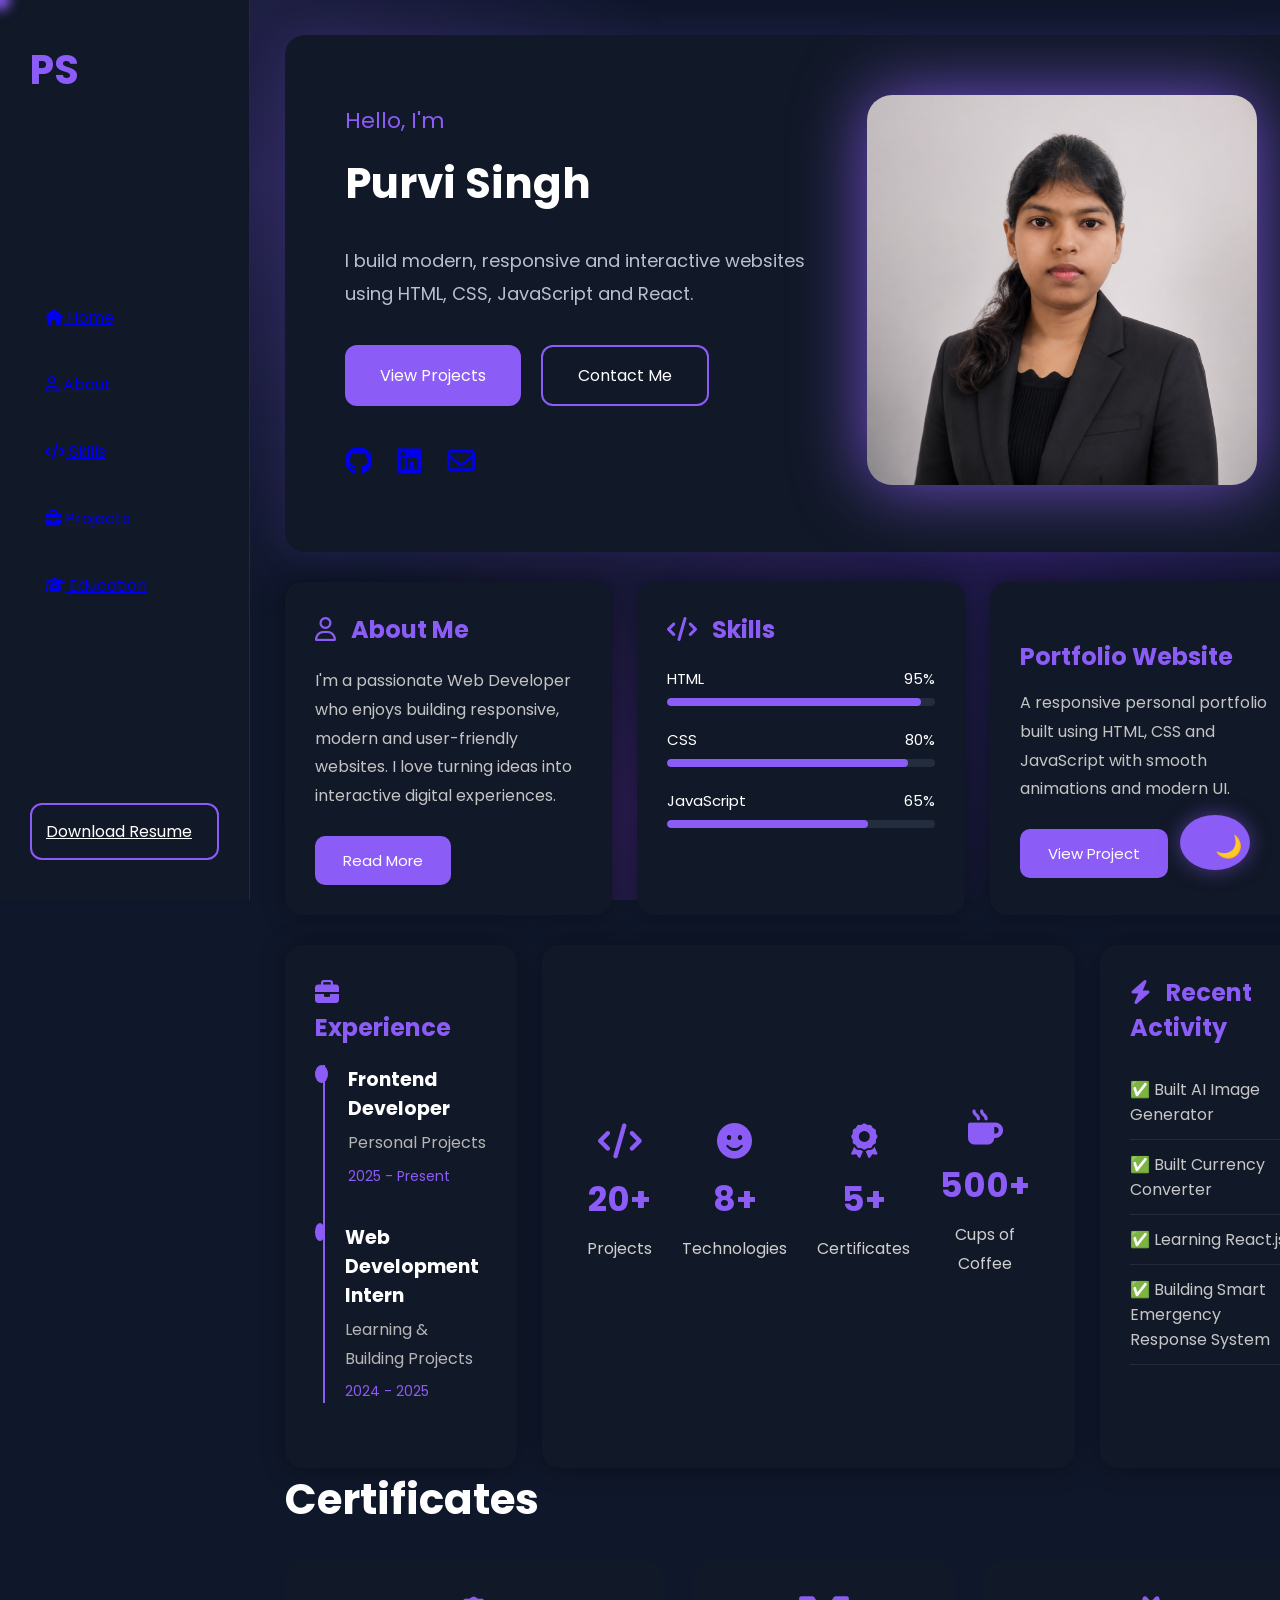
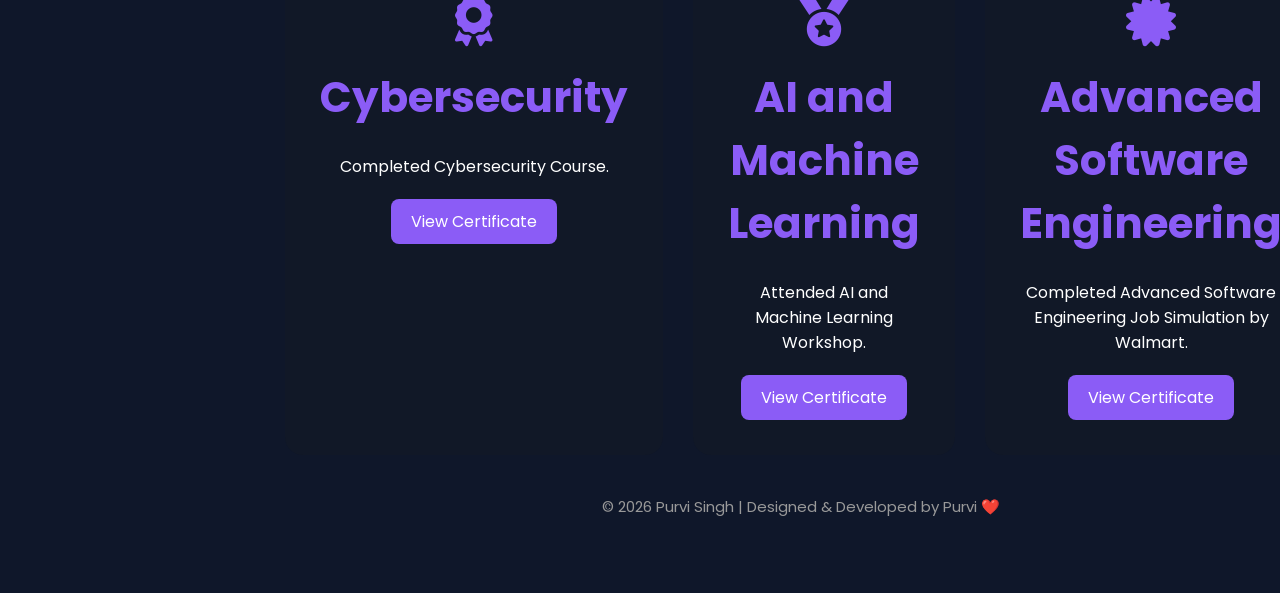
==== index.html @ 28787dc6 "Initial portfolio upload" ====
<!DOCTYPE html>
<html lang="en">
<head>
<meta charset="UTF-8">
<meta name="viewport" content="width=device-width, initial-scale=1.0">
<title>Purvi Singh | Portfolio</title>

<link rel="stylesheet" href="css/style.css">

<link rel="preconnect" href="https://fonts.googleapis.com">
<link href="https://fonts.googleapis.com/css2?family=Poppins:wght@300;400;500;600;700&display=swap" rel="stylesheet">

<link rel="stylesheet"
href="https://cdnjs.cloudflare.com/ajax/libs/font-awesome/6.6.0/css/all.min.css">

</head>
<body>
<div class="background"></div>
<div id="progress"></div>
<button id="topBtn">↑</button>
<div class="cursor"></div>
<div class="container">

    <!-- Sidebar -->

    <aside class="sidebar">

        <div class="logo">
            PS
        </div>

        <ul>
            <ul>

        <li><a href="index.html"><i class="fa-solid fa-house"></i> Home</a></li>
        
        <li><a href="about.html"><i class="fa-regular fa-user"></i> About</a></li>
        
        <li><a href="skills.html"><i class="fa-solid fa-code"></i> Skills</a></li>
        
        <li><a href="projects.html"><i class="fa-solid fa-briefcase"></i> Projects</a></li>
        
        <li><a href="education.html"><i class="fa-solid fa-graduation-cap"></i> Education</a></li>
        
        <!-- <li><a href="contact.html"><i class="fa-solid fa-envelope"></i> Contact</a></li> -->

</ul>

        </ul>

            <a href="html/resumeP.pdf" download class="cvBtn">Download Resume</a>

    </aside>



    <!-- Main -->

    <main>

        <section class="hero" id="home">

            <div class="left">

                <p class="hello">
                    Hello, I'm
                </p>

                <h1>
                    Purvi Singh
                </h1>

                <h2>
                <span id="typing"></span>
                </h2>

                <p class="about">

                    I build modern, responsive and interactive websites using HTML,
                    CSS, JavaScript and React.

                </p>

                <div class="buttons">

                    <button class="projectBtn">
                        View Projects
                    </button>

                    <button class="contactBtn">
                        Contact Me
                    </button>

                </div>

                <div class="socials">
                    <a href="https://github.com/Purvi995" target="_blank">
                    <i class="fab fa-github"></i>
                    </a>
                    
                    <a href="https://www.linkedin.com/in/purvi-singh-6895a2317?" target="_blank">
                    <i class="fab fa-linkedin"></i>
                    </a>
                    
                    <a href="mailto:purvi151020@gmail.com">
                    <i class="fa-regular fa-envelope"></i>
                    </a>
                </div>
            </div>


            <div class="right">

                <img src="img/profile.png">


            </div>

        </section>

        <!-- ================= About / Skills / Project ================= -->

<section class="cards" id="about">

    <!-- About Card -->

    <div class="about-card card-box">

        <h2>
            <i class="fa-regular fa-user"></i>
            About Me
        </h2>

        <p>

            I'm a passionate Web Developer who enjoys building responsive,
            modern and user-friendly websites. I love turning ideas into
            interactive digital experiences.

        </p>

        <button>Read More</button>

    </div>



    <!-- Skills Card -->

    <div class="skills-card card-box">

        <h2>
            <i class="fa-solid fa-code"></i>
            Skills
        </h2>

        <div class="skill">

            <div class="skill-title">
                <span>HTML</span>
                <span>95%</span>
            </div>

            <div class="progress">
                <div class="fill html"></div>
            </div>

        </div>

        <div class="skill">

            <div class="skill-title">
                <span>CSS</span>
                <span>80%</span>
            </div>

            <div class="progress">
                <div class="fill css"></div>
            </div>

        </div>

        <div class="skill">

            <div class="skill-title">
                <span>JavaScript</span>
                <span>65%</span>
            </div>

            <div class="progress">
                <div class="fill js"></div>
            </div>

        </div>

    </div>



    <!-- Featured Project -->

    <div class="project-card card-box">

        <img src="img/project1.png" alt="">

        <h2>Portfolio Website</h2>

        <p>

            A responsive personal portfolio built using HTML, CSS and
            JavaScript with smooth animations and modern UI.

        </p>

        <button>View Project</button>

    </div>

</section>

<!-- ====================== BOTTOM SECTION ====================== -->

<section class="bottom-section" id="projects">

    <!-- Experience -->

    <div class="experience card-box">

        <h2>
            <i class="fa-solid fa-briefcase"></i>
            Experience
        </h2>

        <div class="timeline">

            <div class="timeline-item">

                <div class="dot"></div>

                <div class="content">

                    <h3>Frontend Developer</h3>

                    <p>Personal Projects</p>

                    <span>2025 - Present</span>

                </div>

            </div>

            <div class="timeline-item">

                <div class="dot"></div>

                <div class="content">

                    <h3>Web Development Intern</h3>

                    <p>Learning & Building Projects</p>

                    <span>2024 - 2025</span>

                </div>

            </div>

        </div>

    </div>



    <!-- Stats -->

    <div class="stats card-box">

        <div class="stat">

            <i class="fa-solid fa-code"></i>

            <h2>20+</h2>

            <p>Projects</p>

        </div>

        <div class="stat">

            <i class="fa-solid fa-face-smile"></i>

            <h2>8+</h2>

            <p>Technologies</p>

        </div>

        <div class="stat">

            <i class="fa-solid fa-award"></i>

            <h2>5+</h2>

            <p>Certificates</p>

        </div>

        <div class="stat">

            <i class="fa-solid fa-mug-hot"></i>

            <h2>500+</h2>

            <p>Cups of Coffee</p>

        </div>

    </div>



    <!-- Recent Activity -->

    <div class="activity card-box">

        <h2>

            <i class="fa-solid fa-bolt"></i>

            Recent Activity

        </h2>

        <ul>

            <li>✅ Built AI Image Generator</li>

            <li>✅ Built Currency Converter</li>

            <li>✅ Learning React.js</li>

            <li>✅ Building Smart Emergency Response System</li>

        </ul>

    </div>

</section>

<!-- ================= CONTACT ================= 

<section class="contact-section" id="contact">

    <div class="card-box">

        <h2>
            <i class="fa-solid fa-envelope"></i>
            Contact Me
        </h2>

        <form>

            <input type="text" placeholder="Your Name">

            <input type="email" placeholder="Your Email">

            <textarea placeholder="Your Message"></textarea>

            <button type="submit">
                Send Message
            </button>

        </form>

    </div>

</section> -->

<section class="certificates" id="certificates">

<h1 class="section-title">
Certificates
</h1>

<div class="certificate-grid">

<div class="certificate-card">

<i class="fa-solid fa-award"></i>

<h2>Cybersecurity</h2>

<p>Completed Cybersecurity Course.</p>

<a href="files/cybersecurity.pdf" target="_blank">
View Certificate
</a>

</div>

<div class="certificate-card">

<i class="fa-solid fa-medal"></i>

<h2>AI and Machine Learning</h2>

<p>Attended AI and Machine Learning Workshop.</p>

<a href="files/aiml.pdf" target="_blank">
View Certificate
</a>

</div>

<div class="certificate-card">

<i class="fa-solid fa-certificate"></i>

<h2>Advanced Software Engineering</h2>

<p>Completed Advanced Software Engineering Job Simulation by Walmart.</p>

<a href="files/ase_walmart.pdf" target="_blank">
View Certificate
</a>

</div>

</div>

</section>





<footer>

    <p>
        © 2026 Purvi Singh | Designed & Developed by Purvi ❤️
    </p>

</footer>


    </main>

</div>





<script src="script.js"></script>
<script src="https://cdn.jsdelivr.net/npm/typed.js@2.0.12"></script>
<script src="https://cdn.jsdelivr.net/npm/@emailjs/browser@4/dist/email.min.js"></script>
</body>

</html>
---- css/style.css ----
*{
margin:0;
padding:0;
box-sizing:border-box;
font-family:'Poppins',sans-serif;
}

body{

background:#0d111c;
color:white;

}

.container{

display:flex;

}

/* Sidebar */

.sidebar{

width:250px;
height:100vh;
background:#111827;

padding:40px 30px;

display:flex;
flex-direction:column;
justify-content:space-between;

border-right:1px solid rgba(255,255,255,.08);

position:fixed;

}

.logo{

font-size:40px;
font-weight:700;
color:#8b5cf6;

}

.sidebar ul{

list-style:none;

}

.sidebar li{

display:flex;
align-items:center;
gap:15px;

padding:15px;
margin:12px 0;

border-radius:12px;

cursor:pointer;

transition:.3s;

color:#cbd5e1;

}

.sidebar li:hover{

background:#8b5cf6;

color:white;

}

.active{

background:#8b5cf6;

color:white;

}

.cvBtn{

padding:14px;

background:transparent;

border:2px solid #8b5cf6;

color:white;

font-size:16px;

border-radius:12px;

cursor:pointer;

transition:.4s;

}

html{
    scroll-behavior:smooth;
}

.cvBtn:hover{

background:#8b5cf6;

}


/* Main */

main{

margin-left:250px;

padding:35px;

width:100%;

}


/* Hero */

.hero{

background:#111827;

border-radius:20px;

padding:60px;

display:flex;

justify-content:space-between;

align-items:center;

box-shadow:0 0 40px rgba(139,92,246,.15);

}

.left{

width:55%;

}

.hello{

color:#8b5cf6;

font-size:22px;

margin-bottom:15px;

}

h1{

font-size:65px;

margin-bottom:10px;

}

h2{

font-size:42px;

color:#8b5cf6;

margin-bottom:25px;

}

.about{

font-size:18px;

line-height:1.8;

color:#b9c0cf;

margin-bottom:35px;

}

.buttons{

display:flex;

gap:20px;

margin-bottom:35px;

}

.projectBtn{

background:#8b5cf6;

padding:16px 35px;

border:none;

border-radius:12px;

font-size:16px;

color:white;

cursor:pointer;

transition:.3s;

}

.projectBtn:hover{

transform:translateY(-4px);

}

.contactBtn{

background:transparent;

border:2px solid #8b5cf6;

padding:16px 35px;

border-radius:12px;

font-size:16px;

color:white;

cursor:pointer;

}

.socials{

display:flex;

gap:25px;

font-size:28px;

color:#d1d5db;

cursor:pointer;

}

.socials i:hover{

color:#8b5cf6;

}

.right{

position:relative;

}

.right img{

width:390px;

border-radius:25px;

filter:drop-shadow(0 0 35px rgba(139,92,246,.8));

}

.card{

position:absolute;

right:-40px;
top:60px;

background:#161f2f;

padding:25px;

border-radius:18px;

width:180px;

box-shadow:0 0 25px rgba(139,92,246,.2);

}

.card h3{

color:#8b5cf6;

font-size:30px;

margin-top:15px;

}

.card span{

color:#d1d5db;

display:block;

margin-bottom:15px;

}

/*==========================
CARDS SECTION
==========================*/

.cards{

display:grid;
grid-template-columns:1fr 1fr 1fr;
gap:25px;
margin-top:30px;

}

.card-box{

background:#111827;

padding:30px;

border-radius:18px;

box-shadow:0 0 25px rgba(0,0,0,.35);

transition:.35s;

}

.card-box:hover{

transform:translateY(-8px);

box-shadow:0 0 30px rgba(139,92,246,.25);

}

.card-box h2{

margin-bottom:20px;

font-size:24px;

}

.card-box h2 i{

color:#8b5cf6;

margin-right:10px;

}

.card-box p{

color:#c4c4c4;

line-height:1.8;

margin-bottom:25px;

}

.card-box button{

padding:13px 28px;

background:#8b5cf6;

border:none;

border-radius:10px;

color:white;

cursor:pointer;

font-size:15px;

transition:.3s;

}

.card-box button:hover{

background:#6d3fe5;

}



/*==================
SKILLS
==================*/

.skill{

margin-bottom:22px;

}

.skill-title{

display:flex;

justify-content:space-between;

margin-bottom:8px;

font-size:15px;

}

.progress{

height:8px;

background:#242d3d;

border-radius:50px;

overflow:hidden;

}

.fill{

height:100%;

background:#8b5cf6;

border-radius:50px;

width:0;

animation:load 2s forwards;

}

.html{

width:95%;

}

.css{

width:90%;

}

.js{

width:85%;

}

.react{

width:75%;

}

@keyframes load{

from{

width:0;

}

}



/*==================
PROJECT CARD
==================*/

.project-card img{

width:100%;

border-radius:15px;

margin-bottom:20px;

}

.project-card h2{

margin-bottom:15px;

}

.project-card p{

margin-bottom:25px;

}



/*==================
RESPONSIVE
==================*/

@media(max-width:1200px){

.cards{

grid-template-columns:1fr;

}

}



/*========================
BOTTOM SECTION
========================*/

.bottom-section{

display:grid;

grid-template-columns:1fr 2fr 1fr;

gap:25px;

margin-top:30px;

}



/* Experience */

.timeline{

margin-top:20px;

position:relative;

}

.timeline::before{

content:"";

position:absolute;

left:8px;

top:0;

height:100%;

width:2px;

background:#8b5cf6;

}

.timeline-item{

display:flex;

gap:20px;

margin-bottom:35px;

position:relative;

}

.dot{

width:18px;

height:18px;

background:#8b5cf6;

border-radius:50%;

z-index:1;

}

.content h3{

font-size:19px;

margin-bottom:6px;

}

.content p{

color:#b5b5b5;

margin-bottom:5px;

}

.content span{

color:#8b5cf6;

font-size:14px;

}



/* Stats */

.stats{

display:grid;

grid-template-columns:repeat(4,1fr);

align-items:center;

text-align:center;

}

.stat{

padding:25px 15px;

transition:.3s;

border-radius:15px;

}

.stat:hover{

background:#1d2738;

}

.stat i{

font-size:35px;

margin-bottom:15px;

color:#8b5cf6;

}

.stat h2{

font-size:34px;

margin-bottom:10px;

}

.stat p{

color:#cfcfcf;

}



/* Activity */

.activity ul{

list-style:none;

margin-top:20px;

}

.activity li{

padding:12px 0;

border-bottom:1px solid rgba(255,255,255,.08);

color:#c7c7c7;

transition:.3s;

}

.activity li:hover{

padding-left:10px;

color:white;

}



/* Responsive */

@media(max-width:1200px){

.bottom-section{

grid-template-columns:1fr;

}

.stats{

grid-template-columns:repeat(2,1fr);

gap:20px;

}

}

@media(max-width:700px){

.stats{

grid-template-columns:1fr;

}

}

/*========================
BOTTOM SECTION
========================*/

.bottom-section{

display:grid;

grid-template-columns:1fr 2fr 1fr;

gap:25px;

margin-top:30px;

}



/* Experience */

.timeline{

margin-top:20px;

position:relative;

}

.timeline::before{

content:"";

position:absolute;

left:8px;

top:0;

height:100%;

width:2px;

background:#8b5cf6;

}

.timeline-item{

display:flex;

gap:20px;

margin-bottom:35px;

position:relative;

}

.dot{

width:18px;

height:18px;

background:#8b5cf6;

border-radius:50%;

z-index:1;

}

.content h3{

font-size:19px;

margin-bottom:6px;

}

.content p{

color:#b5b5b5;

margin-bottom:5px;

}

.content span{

color:#8b5cf6;

font-size:14px;

}



/* Stats */

.stats{

display:grid;

grid-template-columns:repeat(4,1fr);

align-items:center;

text-align:center;

}

.stat{

padding:25px 15px;

transition:.3s;

border-radius:15px;

}

.stat:hover{

background:#1d2738;

}

.stat i{

font-size:35px;

margin-bottom:15px;

color:#8b5cf6;

}

.stat h2{

font-size:34px;

margin-bottom:10px;

}

.stat p{

color:#cfcfcf;

}



/* Activity */

.activity ul{

list-style:none;

margin-top:20px;

}

.activity li{

padding:12px 0;

border-bottom:1px solid rgba(255,255,255,.08);

color:#c7c7c7;

transition:.3s;

}

.activity li:hover{

padding-left:10px;

color:white;

}



/* Responsive */

@media(max-width:1200px){

.bottom-section{

grid-template-columns:1fr;

}

.stats{

grid-template-columns:repeat(2,1fr);

gap:20px;

}

}

@media(max-width:700px){

.stats{

grid-template-columns:1fr;

}

}

/*=========================
CONTACT
=========================*/

.contact-section{

margin-top:30px;

}

.contact-section form{

display:flex;

flex-direction:column;

gap:20px;

margin-top:25px;

}

.contact-section input,
.contact-section textarea{

background:#1b2433;

border:none;

outline:none;

padding:18px;

border-radius:10px;

color:white;

font-size:16px;

}

.contact-section textarea{

height:180px;

resize:none;

}

.contact-section button{

background:#8b5cf6;

color:white;

padding:16px;

border:none;

border-radius:10px;

font-size:17px;

cursor:pointer;

transition:.3s;

}

.contact-section button:hover{

background:#6d3fe5;

transform:translateY(-3px);

}

/*==================
FOOTER
==================*/

footer{

margin:40px 0;

text-align:center;

color:#999;

font-size:15px;

}

/*==================
SCROLL ANIMATION
==================*/

.hidden{

opacity:0;

transform:translateY(40px);

transition:1s;

}

.show{

opacity:1;

transform:translateY(0);

}

/*==================
THEME
==================*/

body.light{

background:#f5f5f5;

color:#222;

}

body.light .sidebar{

background:white;

}

body.light .hero,
body.light .card-box{

background:white;

color:#222;

}

body.light p{

color:#555;

}

body.light input,
body.light textarea{

background:#ececec;

color:black;

}

@media(max-width:900px){

.sidebar{

position:relative;

width:100%;

height:auto;

}

main{

margin-left:0;

}

.container{

flex-direction:column;

}

.hero{

flex-direction:column;

text-align:center;

}

.left{

width:100%;

}

.right{

margin-top:40px;

}

.right img{

width:300px;

}

.card{

position:relative;

right:0;

top:20px;

width:100%;

}

.buttons{

justify-content:center;

}

.socials{

justify-content:center;

}

}

.background{

position:fixed;

top:0;
left:0;

width:100%;
height:100%;

z-index:-1;

background:

radial-gradient(circle at 20% 20%,#8b5cf633,transparent 35%),
radial-gradient(circle at 80% 60%,#6d28d933,transparent 35%),
radial-gradient(circle at 50% 90%,#9333ea33,transparent 35%);

animation:bgMove 15s infinite alternate;

}

@keyframes bgMove{

0%{

transform:translateY(0);

}

100%{

transform:translateY(-80px);

}

}

#progress{

position:fixed;

top:0;
left:0;

height:5px;

background:#8b5cf6;

width:0;

z-index:1000;

}


#topBtn{

position:fixed;

bottom:30px;

right:30px;

width:55px;
height:55px;

border:none;

border-radius:50%;

background:#8b5cf6;

color:white;

font-size:22px;

cursor:pointer;

display:none;

box-shadow:0 0 25px rgba(139,92,246,.5);

}

html{

scroll-behavior:smooth;

}

button{

transition:.35s;

}

button:hover{

transform:translateY(-5px);

box-shadow:0 0 30px #8b5cf6;

}

.project:hover{

transform:translateY(-10px);

box-shadow:

0 0 20px #8b5cf6,

0 0 45px rgba(139,92,246,.4);

}


.right img{

transition:.5s;

}

.right img:hover{

transform:scale(1.05);

}


.cursor{

position:fixed;

width:20px;

height:20px;

background:#8b5cf6;

border-radius:50%;

pointer-events:none;

filter:blur(6px);

transform:translate(-50%,-50%);

z-index:9999;

}


.certificate-grid{

display:grid;
grid-template-columns:repeat(3,1fr);
gap:30px;

}

.certificate-card{

background:#111827;

padding:35px;

border-radius:18px;

text-align:center;

transition:.4s;

}

.certificate-card:hover{

transform:translateY(-8px);

box-shadow:0 0 30px #8b5cf655;

}

.certificate-card i{

font-size:50px;

color:#8b5cf6;

margin-bottom:20px;

}

.certificate-card a{

display:inline-block;

margin-top:20px;

padding:10px 20px;

background:#8b5cf6;

color:white;

border-radius:8px;

text-decoration:none;

}


#loader{

position:fixed;

top:0;
left:0;

width:100%;
height:100%;

background:#0d111c;

display:flex;

justify-content:center;

align-items:center;

font-size:45px;

z-index:99999;

transition:1s;

}



/*For other pages*/
body{

font-family:Poppins,sans-serif;

background:#0f172a;

color:white;

margin:0;

}

.page{

width:90%;

max-width:1100px;

margin:auto;

padding:60px 0;

}

h1{

font-size:42px;

margin-bottom:30px;

}

.profile{

width:220px;

border-radius:50%;

margin-bottom:30px;

}

.btn{

display:inline-block;

padding:12px 30px;

background:#8b5cf6;

color:white;

text-decoration:none;

border-radius:8px;

margin-top:30px;

}

.projects{

display:grid;

grid-template-columns:repeat(auto-fit,minmax(300px,1fr));

gap:30px;

}

.card{

background:#1e293b;

padding:20px;

border-radius:15px;

}

.card img{

width:100%;

border-radius:10px;

}

.bar{

height:12px;

background:#444;

border-radius:10px;

overflow:hidden;

}

.fill{

height:100%;

background:#8b5cf6;

}

.html{width:95%;}
.css{width:90%;}
.js{width:75%;}
.react{width:65%;}
.git{width:80%;}

input,textarea{

width:100%;

padding:15px;

margin:15px 0;

border:none;

border-radius:10px;

}

button{

padding:15px 35px;

background:#8b5cf6;

color:white;

border:none;

border-radius:8px;

cursor:pointer;

}
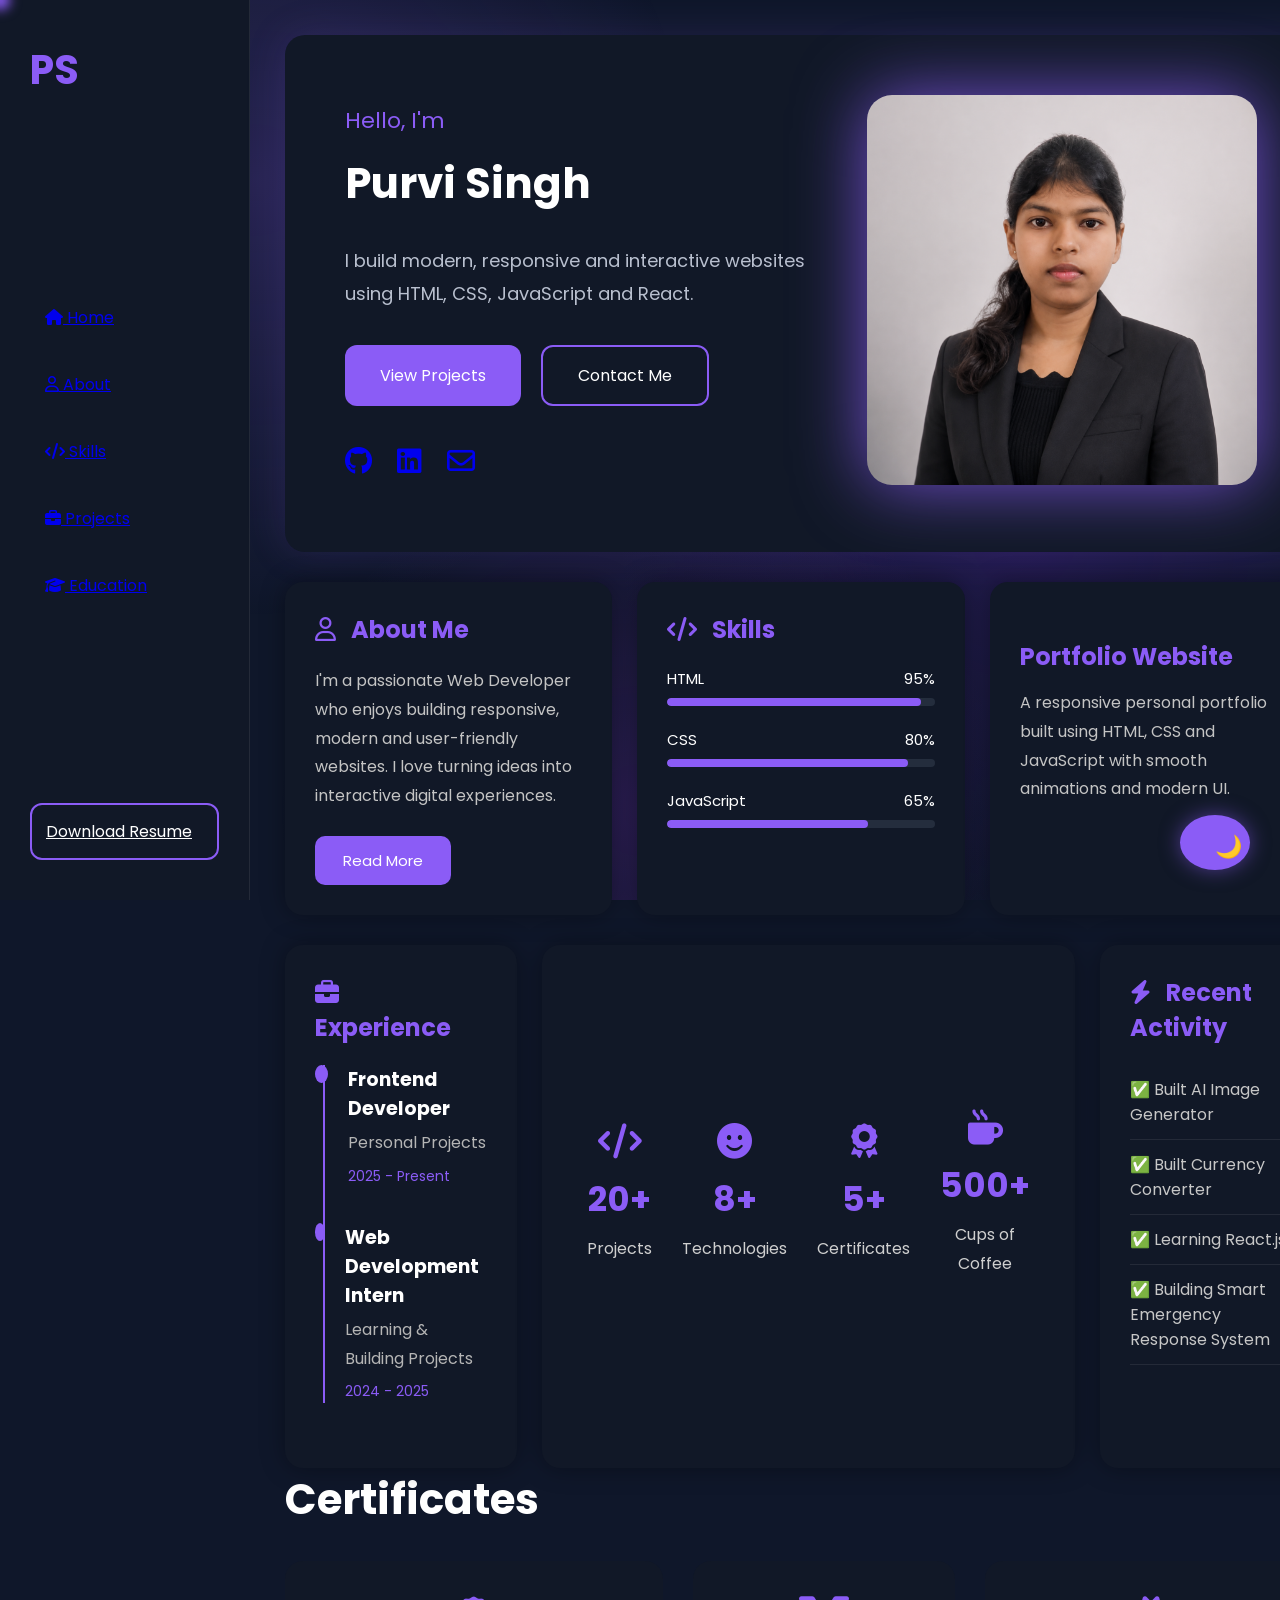
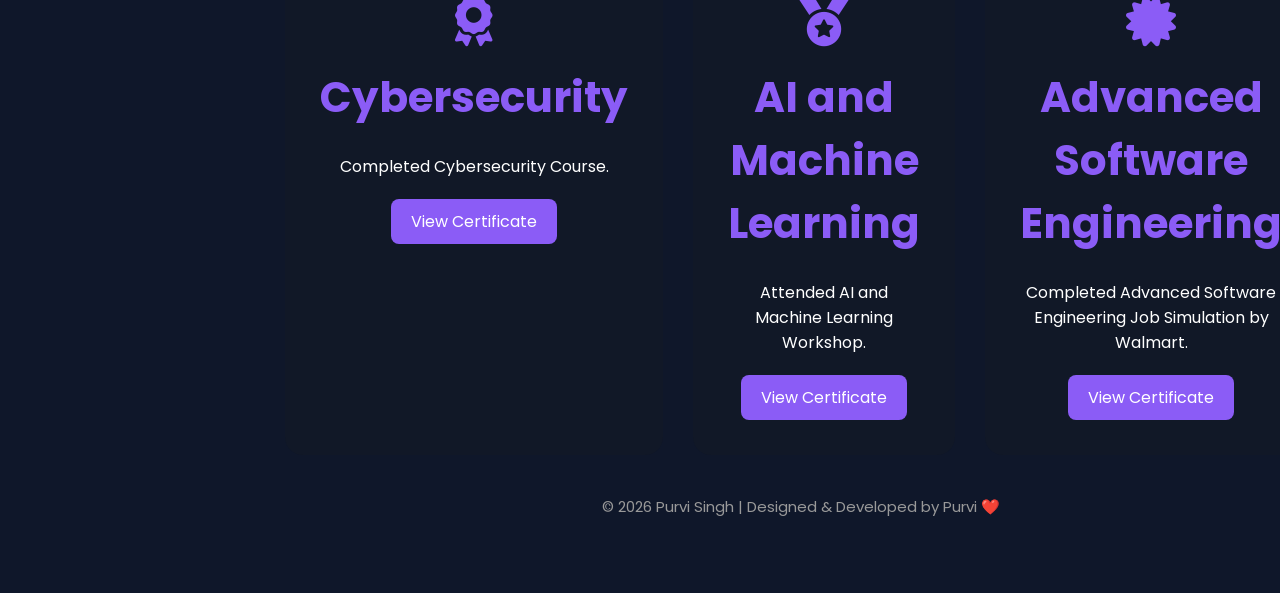
==== commit 8cf87f95: "Updated View Projects Button" ====
--- a/index.html
+++ b/index.html
@@ -48,7 +48,7 @@
 
         </ul>
 
-            <a href="html/resumeP.pdf" download class="cvBtn">Download Resume</a>
+            <a href="files/resumeP.pdf" download class="cvBtn">Download Resume</a>
 
     </aside>
 
@@ -83,9 +83,9 @@
 
                 <div class="buttons">
 
-                    <button class="projectBtn">
-                        View Projects
-                    </button>
+                        <button class="projectBtn" onclick="window.location.href='projects.html'">
+                            View Projects
+                        </button>
 
                     <button class="contactBtn">
                         Contact Me
@@ -212,7 +212,6 @@
 
         </p>
 
-        <button>View Project</button>
 
     </div>
 
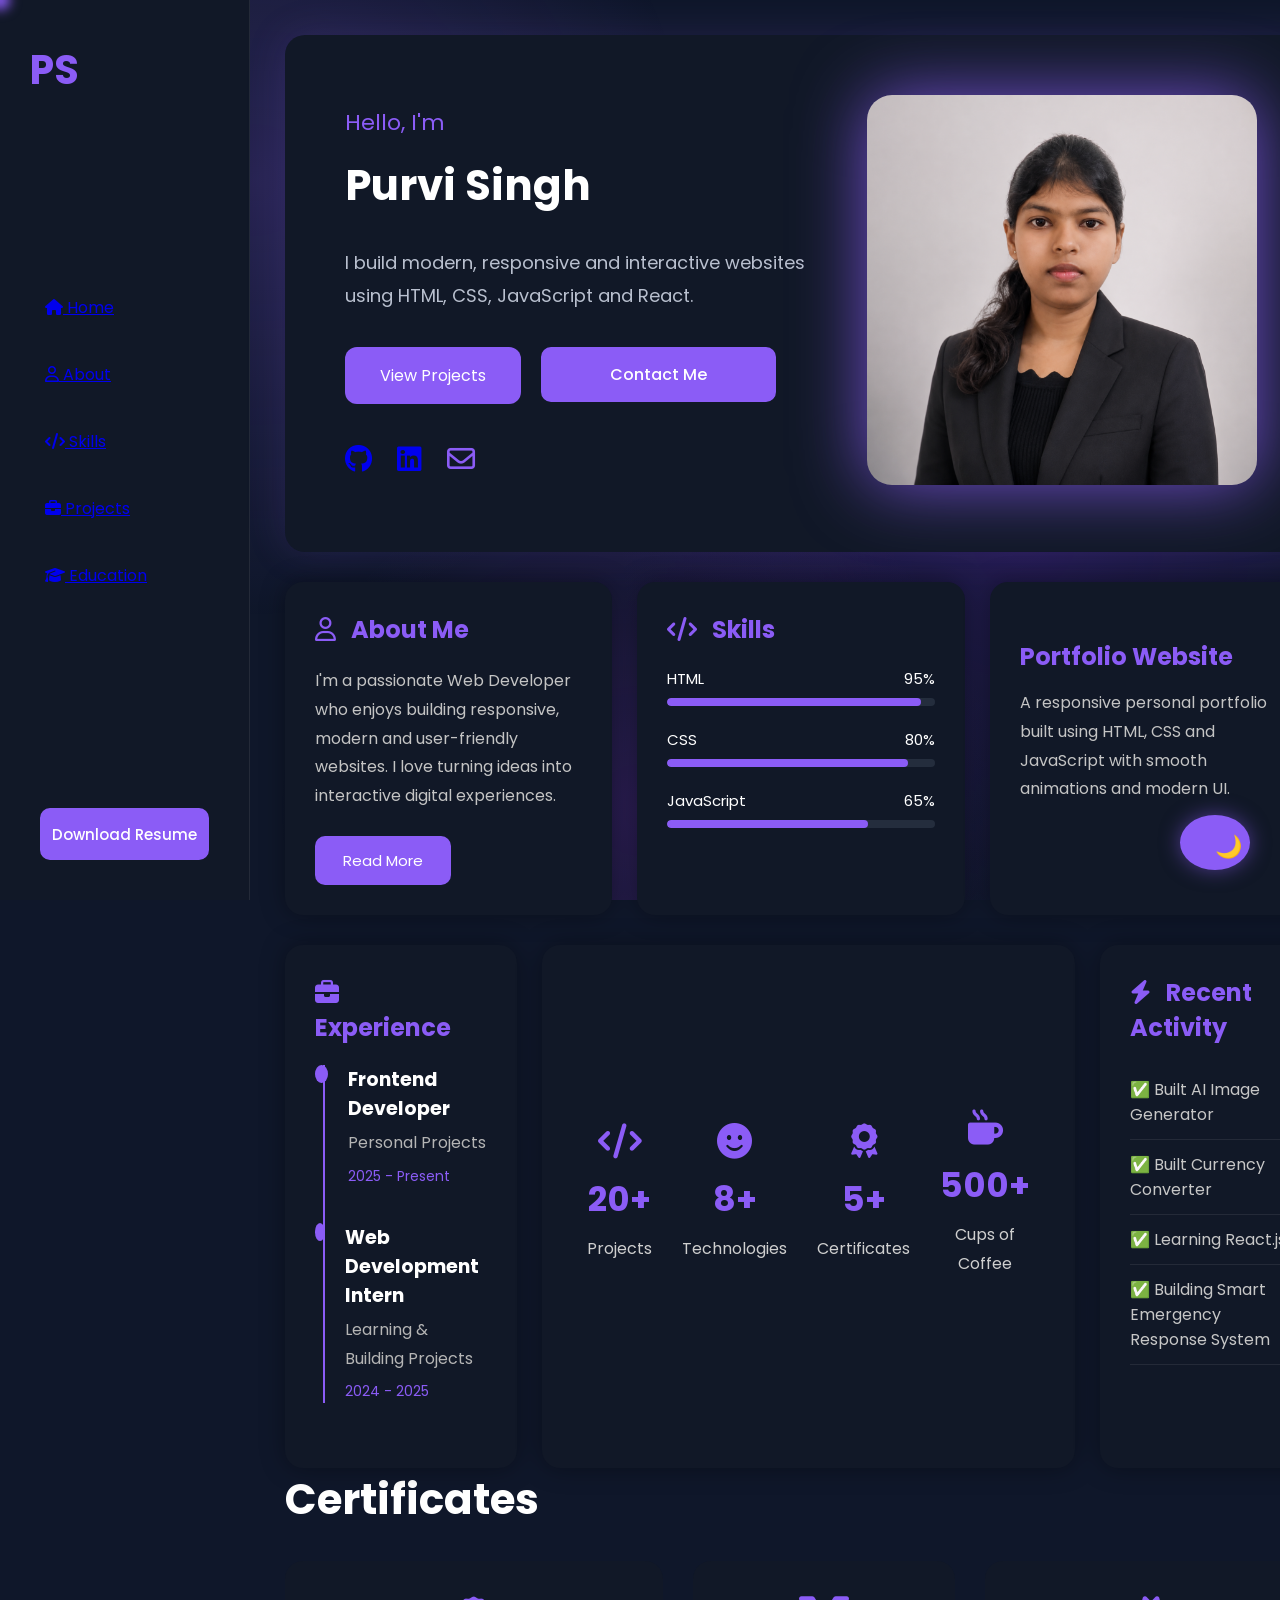
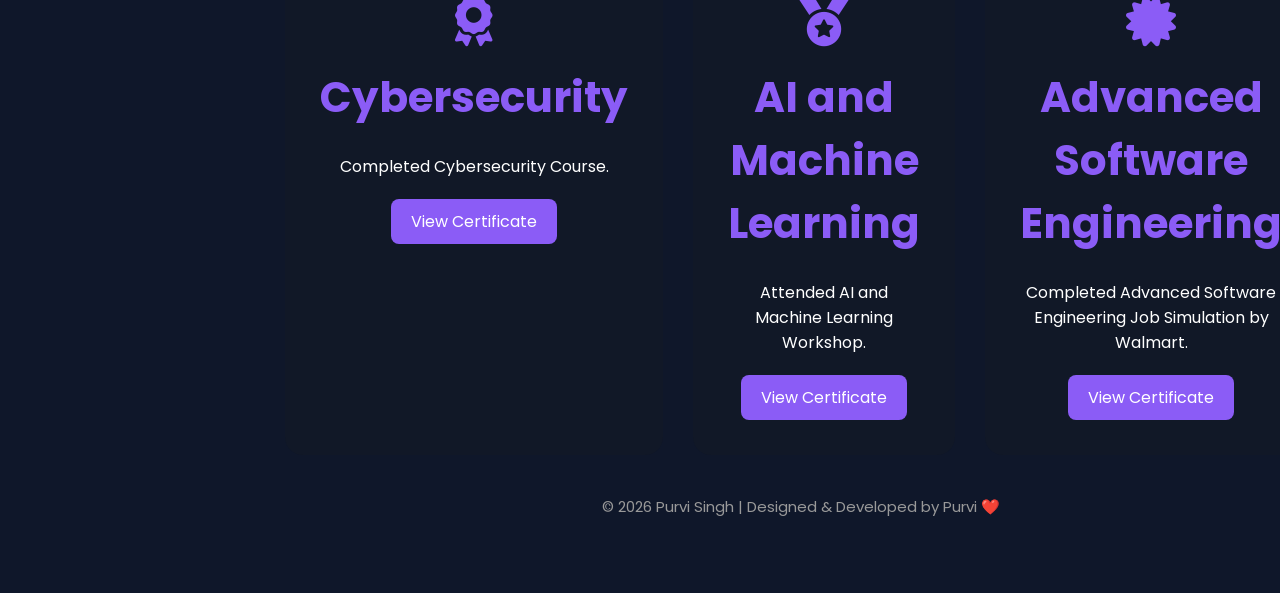
==== commit 6cd1499c: "make the contact me button more attractive, made some corrections and also added a contact file for " ====
--- a/index.html
+++ b/index.html
@@ -48,7 +48,9 @@
 
         </ul>
 
-            <a href="files/resumeP.pdf" download class="cvBtn">Download Resume</a>
+            <a href="files/resumeP.pdf" download>
+                Download Resume
+            </a>
 
     </aside>
 
@@ -87,7 +89,7 @@
                             View Projects
                         </button>
 
-                    <button class="contactBtn">
+                    <button class="contactBtn" onclick="window.location.href='contact.html'">
                         Contact Me
                     </button>
 
--- a/css/style.css
+++ b/css/style.css
@@ -1051,7 +1051,81 @@
 transform:translateY(-3px);
 
 }
-
+/* =========================================
+   CONTACT ME BUTTON - FINAL FIX
+========================================= */
+
+.contactBtn {
+    display: inline-flex !important;
+    align-items: center;
+    justify-content: center;
+
+    min-width: 235px;
+    height: 55px;
+
+    padding: 0 25px !important;
+
+    background: #8b5cf6 !important;
+    color: #ffffff !important;
+
+    border: 2px solid #8b5cf6 !important;
+    border-radius: 10px !important;
+
+    font-family: 'Poppins', sans-serif;
+    font-size: 17px;
+    font-weight: 500;
+
+    text-decoration: none !important;
+
+    cursor: pointer;
+
+    opacity: 1 !important;
+    visibility: visible !important;
+
+    transition: all 0.3s ease;
+}
+
+.contactBtn:hover {
+    background: #7c3aed !important;
+    color: #ffffff !important;
+
+    border-color: #7c3aed !important;
+
+    transform: translateY(-3px);
+
+    box-shadow: 0 8px 25px rgba(139, 92, 246, 0.3);
+}
+
+
+/* =========================================
+    LIGHT MODE
+========================================= */
+
+body.light .contactBtn {
+    display: inline-flex;
+
+    background: #8b5cf6;
+    color: #ffffff;
+
+    border: 2px solid #8b5cf6;
+
+    opacity: 1;
+    visibility: visible;
+}
+
+body.light .contactBtn:hover {
+    background: #7c3aed;
+    color: #ffffff;
+
+    border-color: #7c3aed;
+}
+
+
+/* Make sure text inside the button is visible */
+body.light .contactBtn *,
+.contactBtn * {
+    color: #ffffff;
+}
 /*==================
 FOOTER
 ==================*/
@@ -1592,4 +1666,136 @@
 
 cursor:pointer;
 
+}
+.contactBtn {
+    display: inline-block;
+    text-decoration: none;
+    background: transparent;
+    border: 2px solid #8b5cf6;
+    padding: 16px 35px;
+    border-radius: 12px;
+    font-size: 16px;
+    color: white;
+    cursor: pointer;
+    transition: .3s;
+}
+
+.contactBtn:hover {
+    background: #8b5cf6;
+    transform: translateY(-4px);
+}
+
+/* =========================================
+   DOWNLOAD RESUME - SIDEBAR
+========================================= */
+
+.sidebar a[href="files/resumeP.pdf"] {
+    display: flex;
+
+    align-items: center;
+    justify-content: center;
+
+    width: 200px;
+    max-width: calc(100% - 20px);
+
+    height: 52px;
+
+    margin: 25px auto 0;
+    padding: 0 15px;
+
+    background: #8b5cf6;
+    color: #ffffff;
+
+    border: 2px solid #8b5cf6;
+    border-radius: 10px;
+
+    font-family: 'Poppins', sans-serif;
+    font-size: 15px;
+    font-weight: 500;
+
+    line-height: 1;
+
+    text-align: center;
+    text-decoration: none;
+
+    white-space: nowrap;
+
+    box-sizing: border-box;
+
+    opacity: 1;
+    visibility: visible;
+
+    transition: all 0.3s ease;
+}
+
+.sidebar a[href="files/resumeP.pdf"]:hover {
+    background: #7c3aed;
+    border-color: #7c3aed;
+
+    color: #ffffff;
+
+    transform: translateY(-3px);
+
+    box-shadow: 0 8px 20px rgba(139, 92, 246, 0.3);
+}
+
+
+/* LIGHT MODE */
+
+body.light .sidebar a[href="files/resumeP.pdf"] {
+    background: #8b5cf6;
+    color: #ffffff;
+
+    border-color: #8b5cf6;
+}
+
+body.light .sidebar a[href="files/resumeP.pdf"]:hover {
+    background: #7c3aed;
+    color: #ffffff;
+
+    border-color: #7c3aed;
+}
+
+
+/* =========================================
+   SMALL SCREENS
+========================================= */
+
+@media (max-width: 900px) {
+
+    .sidebar a[href="files/resumeP.pdf"] {
+        width: 180px;
+        max-width: 85%;
+    }
+
+}
+
+/* =========================================
+   EMAIL ICON - PURPLE
+========================================= */
+
+.fa-envelope {
+    color: #8b5cf6;
+}
+
+a[href^="mailto:"] {
+    color: #8b5cf6;
+}
+
+a[href^="mailto:"] i {
+    color: #8b5cf6;
+}
+
+
+/* Light mode */
+body.light .fa-envelope {
+    color: #8b5cf6;
+}
+
+body.light a[href^="mailto:"] {
+    color: #8b5cf6;
+}
+
+body.light a[href^="mailto:"] i {
+    color: #8b5cf6;
 }
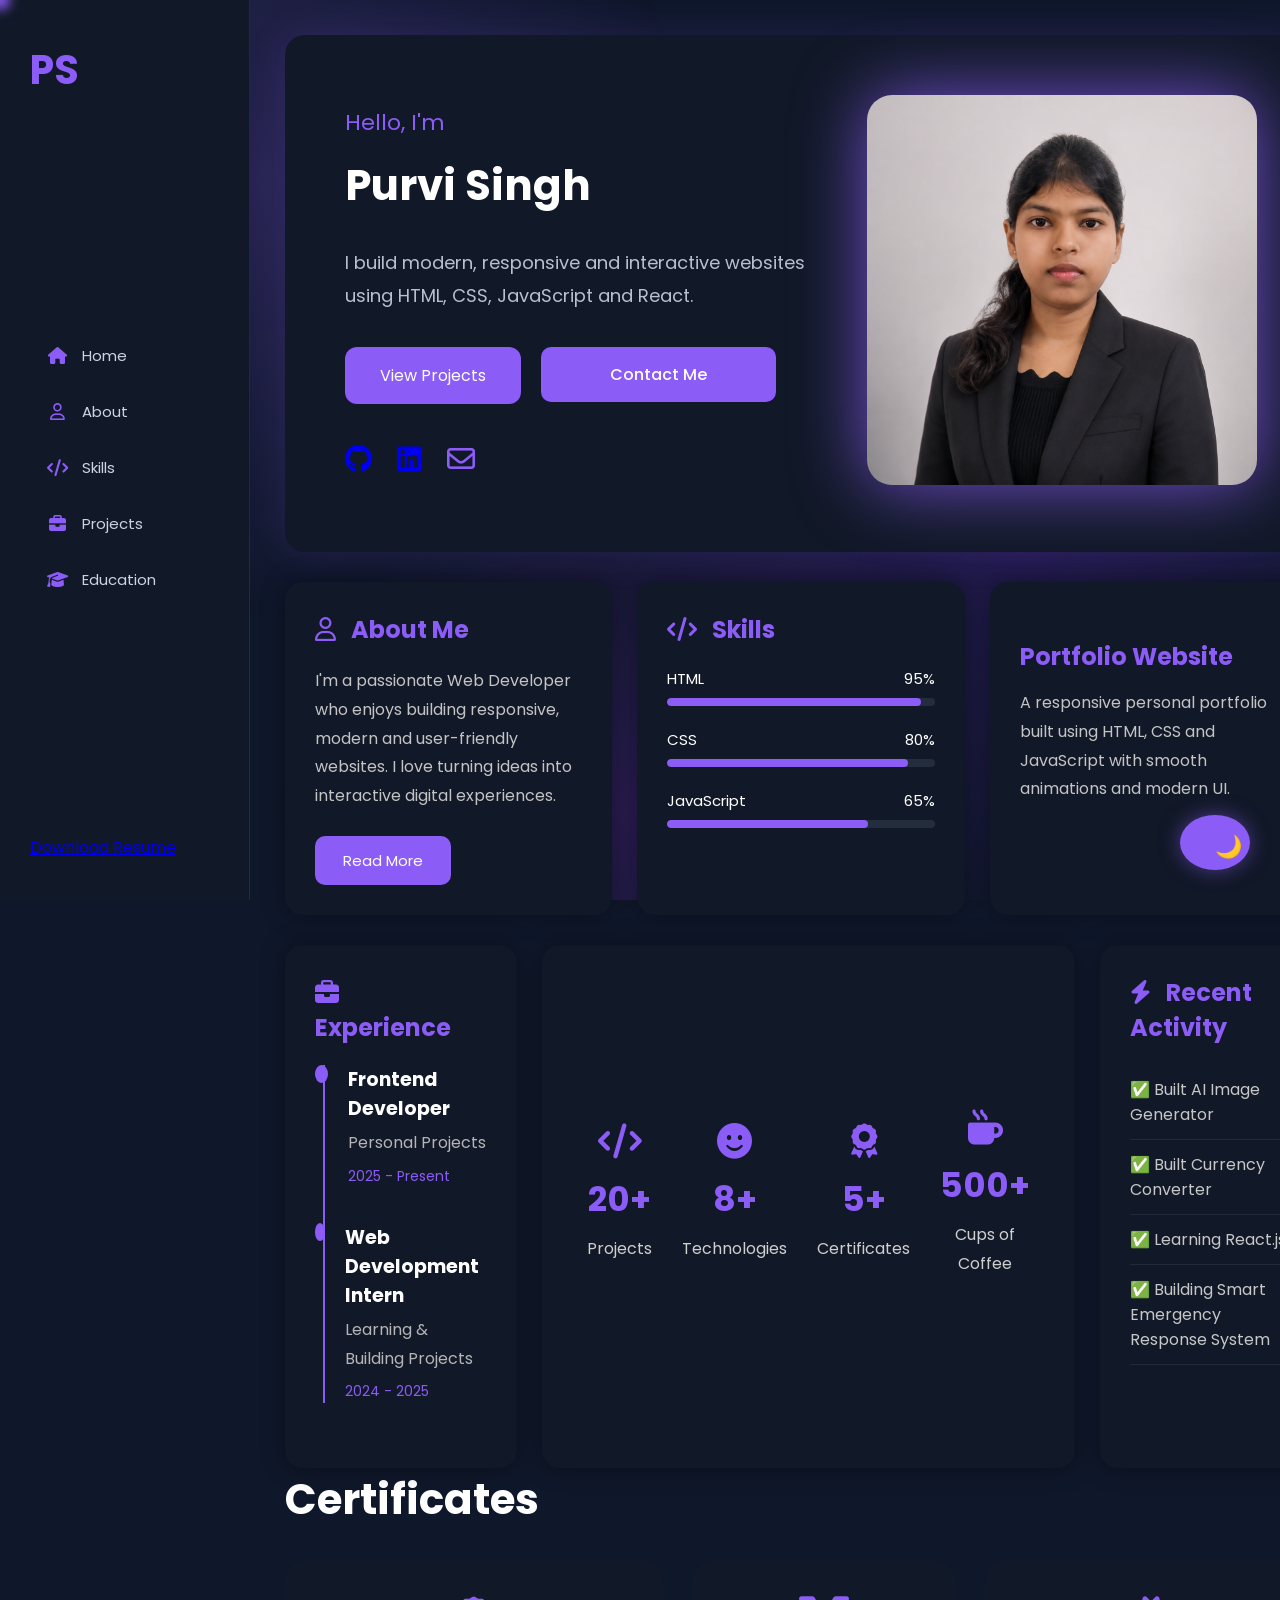
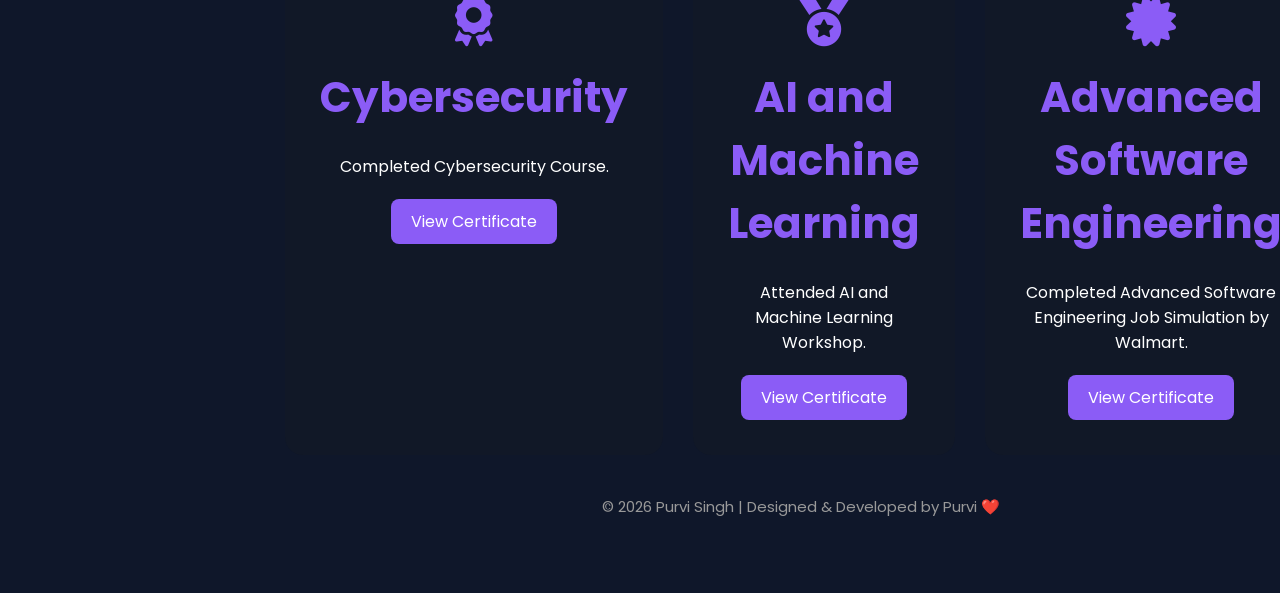
==== commit 2438c100: "added my updated resume file" ====
--- a/index.html
+++ b/index.html
@@ -48,7 +48,7 @@
 
         </ul>
 
-            <a href="files/resumeP.pdf" download>
+            <a href="files/resume_purvi.pdf" download>
                 Download Resume
             </a>
 
--- a/css/style.css
+++ b/css/style.css
@@ -1798,4 +1798,201 @@
 
 body.light a[href^="mailto:"] i {
     color: #8b5cf6;
+}
+
+/* =========================================
+   PROFESSIONAL SIDEBAR NAVIGATION
+========================================= */
+
+.sidebar ul {
+    list-style: none;
+    padding: 0;
+    margin: 0;
+}
+
+
+/* Each navigation item */
+
+.sidebar li {
+    list-style: none;
+    margin: 8px 0;
+    padding: 0;
+}
+
+
+/* Navigation links */
+
+.sidebar li a {
+    display: flex;
+    align-items: center;
+    gap: 14px;
+
+    width: 100%;
+    min-height: 48px;
+
+    padding: 12px 16px;
+
+    border-radius: 12px;
+
+    background: transparent;
+
+    color: #cbd5e1;
+
+    text-decoration: none;
+
+    font-family: 'Poppins', sans-serif;
+    font-size: 15px;
+    font-weight: 400;
+
+    transition: all 0.3s ease;
+
+    box-sizing: border-box;
+}
+
+
+/* Icons */
+
+.sidebar li a i {
+    width: 22px;
+
+    color: #8b5cf6;
+
+    font-size: 17px;
+
+    text-align: center;
+
+    transition: all 0.3s ease;
+}
+
+
+/* Hover */
+
+.sidebar li a:hover {
+    background: rgba(139, 92, 246, 0.12);
+
+    color: #ffffff;
+
+    transform: translateX(5px);
+
+    text-decoration: none;
+}
+
+.sidebar li a:hover i {
+    color: #a78bfa;
+
+    transform: scale(1.1);
+}
+
+
+/* Active page */
+
+.sidebar li.active a {
+    background: linear-gradient(
+        90deg,
+        rgba(139, 92, 246, 0.20),
+        rgba(139, 92, 246, 0.08)
+    );
+
+    color: #ffffff;
+
+    border-left: 3px solid #8b5cf6;
+
+    padding-left: 13px;
+
+    box-shadow: 0 5px 18px rgba(139, 92, 246, 0.08);
+}
+
+.sidebar li.active a i {
+    color: #8b5cf6;
+}
+
+
+/* Light mode */
+
+body.light .sidebar li a {
+    color: #475569;
+
+    text-decoration: none;
+}
+
+body.light .sidebar li a:hover {
+    background: rgba(139, 92, 246, 0.10);
+
+    color: #5b21b6;
+}
+
+body.light .sidebar li.active a {
+    background: rgba(139, 92, 246, 0.12);
+
+    color: #5b21b6;
+
+    border-left-color: #8b5cf6;
+}
+
+
+/* =========================================
+   SIDEBAR LOGO
+========================================= */
+
+.sidebar .logo {
+    color: #8b5cf6;
+
+    text-decoration: none;
+
+    font-weight: 700;
+
+    transition: 0.3s;
+}
+
+.sidebar .logo:hover {
+    color: #7c3aed;
+
+    transform: scale(1.03);
+}
+
+
+/* =========================================
+    RESUME BUTTON
+========================================= */
+
+.sidebar a[href="files/resumeP.pdf"] {
+    display: flex;
+
+    align-items: center;
+    justify-content: center;
+
+    width: calc(100% - 20px);
+    max-width: 210px;
+
+    height: 52px;
+
+    margin: 28px auto 0;
+
+    padding: 0 15px;
+
+    background: #8b5cf6;
+
+    color: white;
+
+    border: none;
+    border-radius: 12px
+
+    text-decoration: none;
+
+    font-size: 15px;
+    font-weight: 500;
+
+    white-space: nowrap;
+
+    transition: all 0.3s ease;
+}
+
+.sidebar a[href="files/resumeP.pdf"]:hover {
+    background: #7c3aed;
+
+    color: white;
+
+    transform: translateY(-3px);
+
+    box-shadow: 0 10px 25px rgba(139, 92, 246, 0.3);
 }
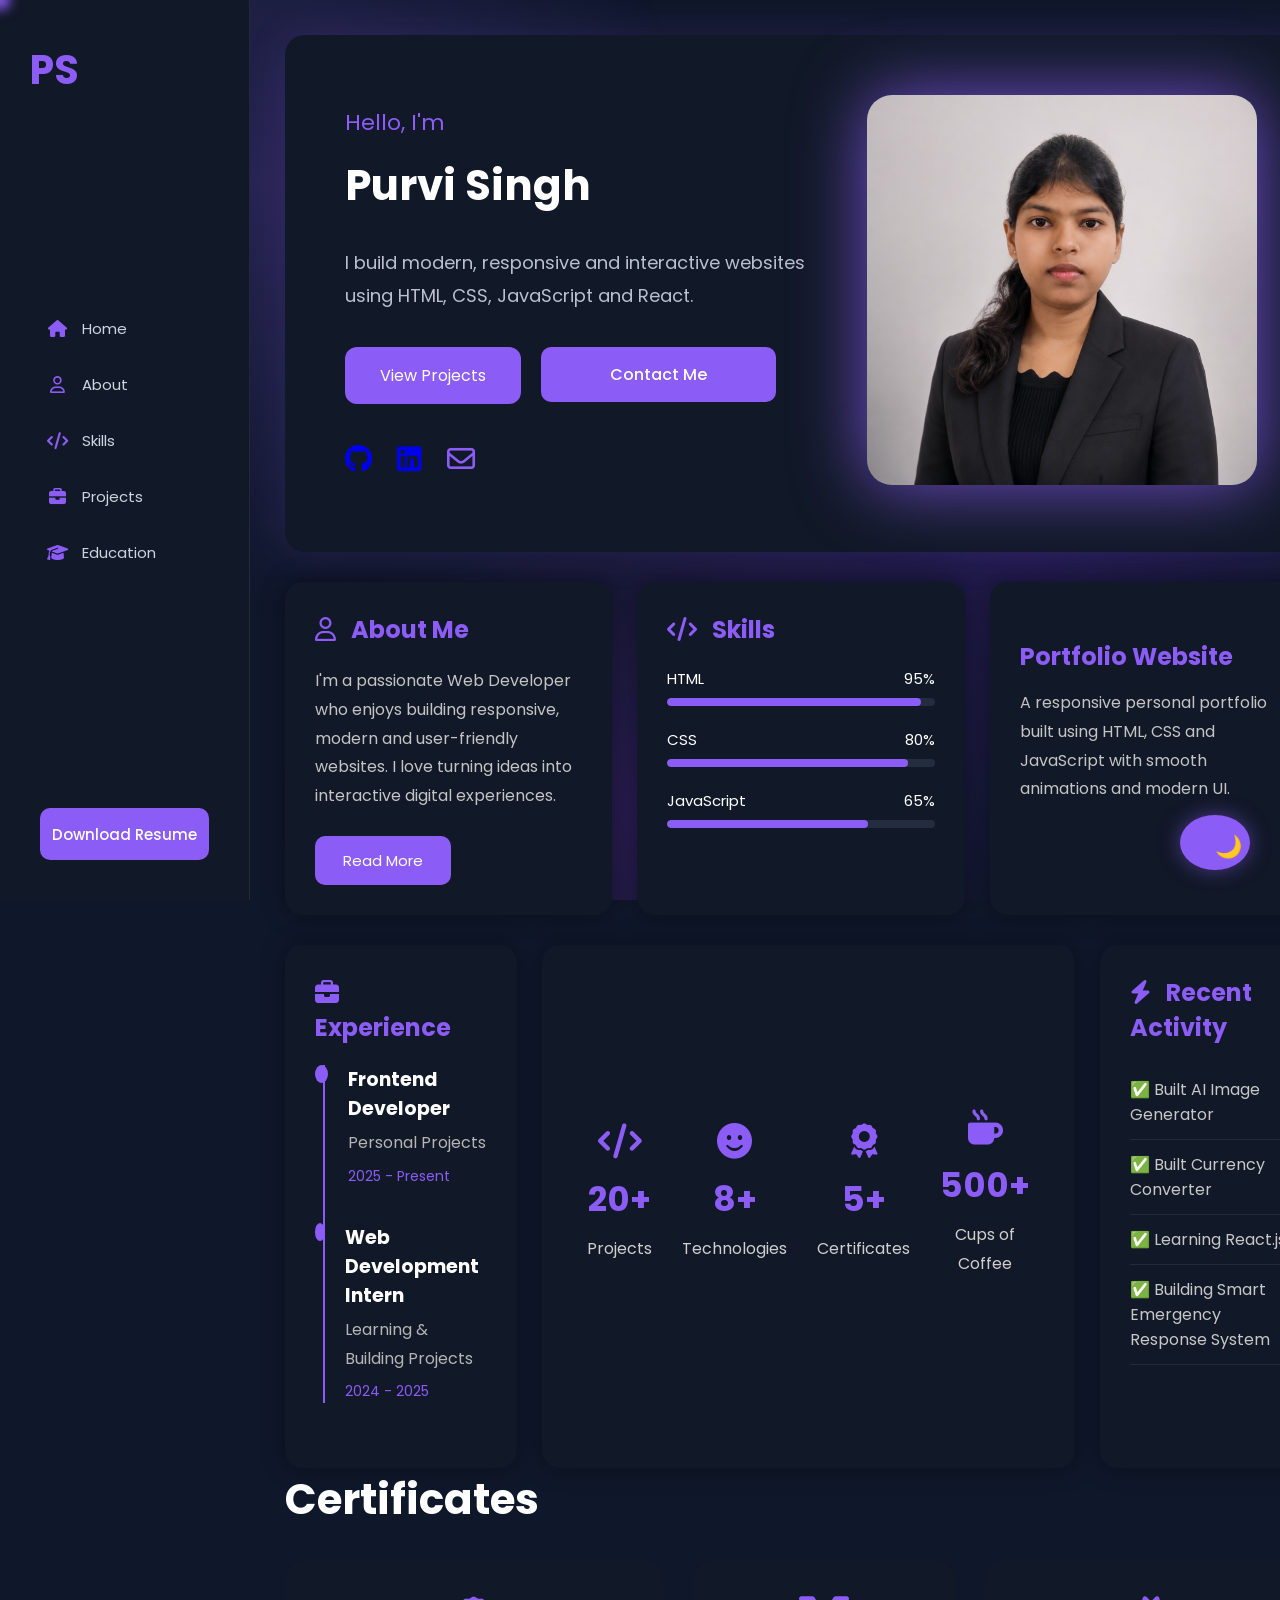
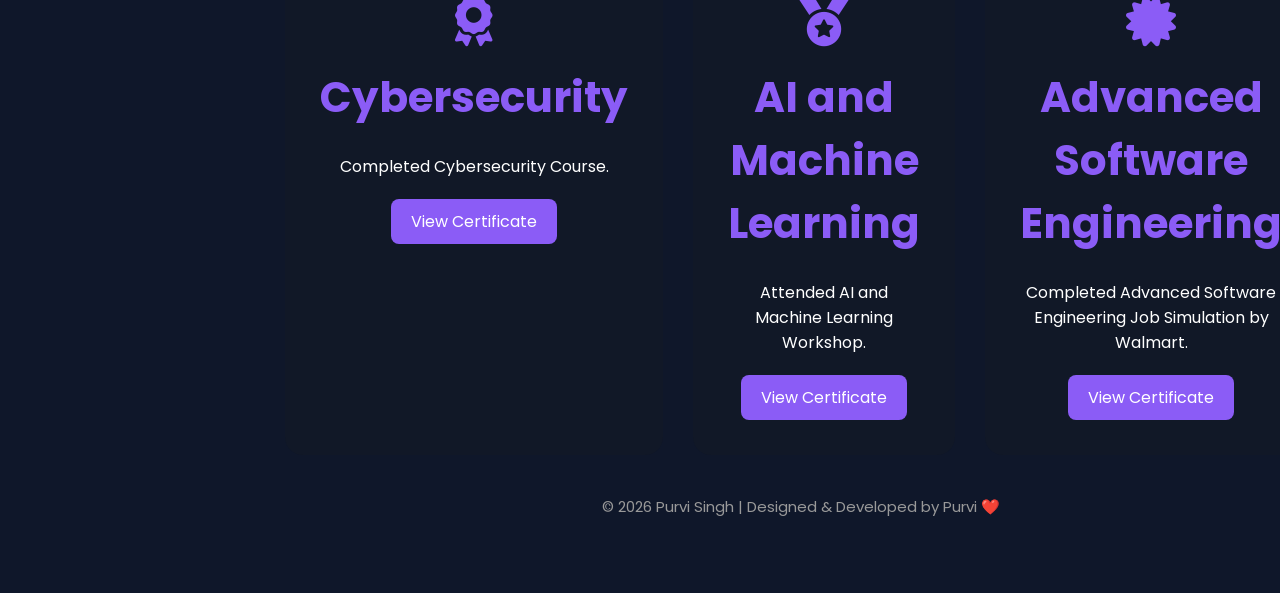
==== commit 8e0d8bee: "renamed it" ====
--- a/index.html
+++ b/index.html
@@ -48,7 +48,7 @@
 
         </ul>
 
-            <a href="files/resume_purvi.pdf" download>
+            <a href="files/resumeP.pdf" download>
                 Download Resume
             </a>
 
